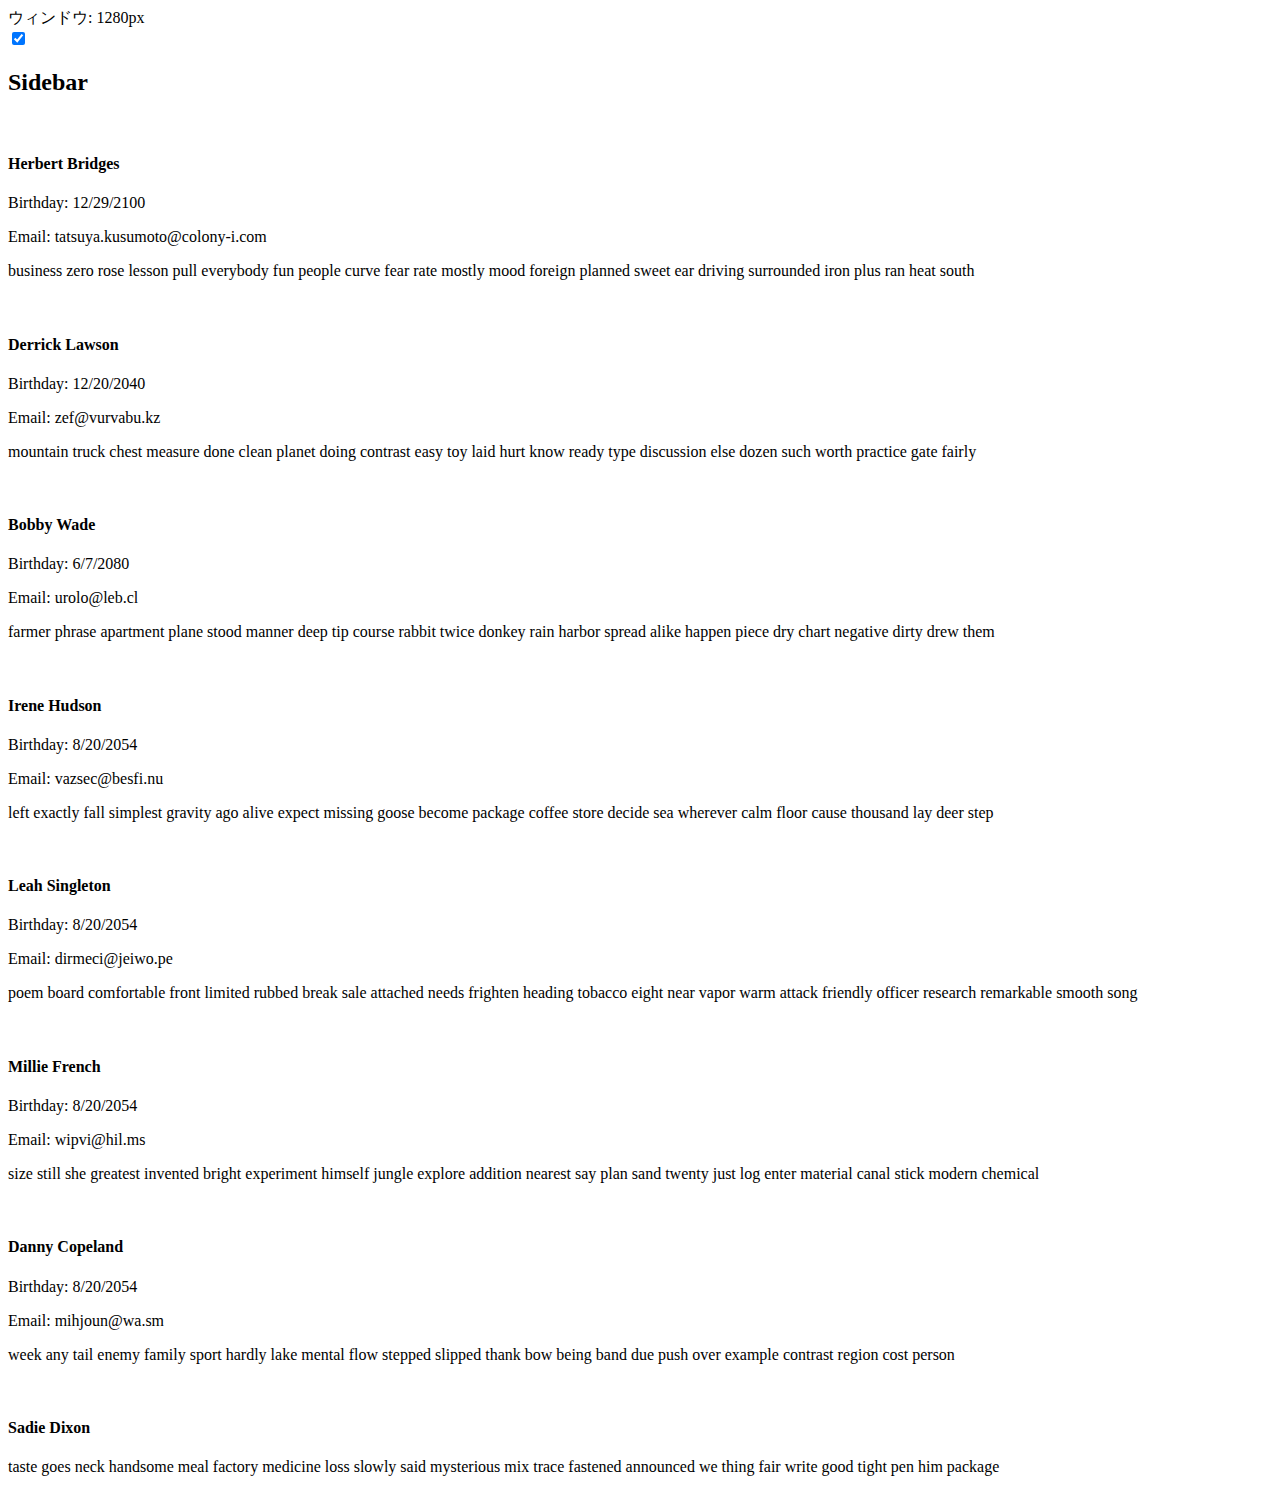
==== index.html @ b703f06f "アップ" ====
<!DOCTYPE html>
<html lang="ja">
<head>
  <meta charset="UTF-8">
  <meta name="viewport" content="width=device-width, initial-scale=1.0">
  <title>Document</title>
</head>
<body>
  <div class="l-wrapper">
    <div class="debug">ウィンドウ: <span></span>px</div>

    <div class="l-container">
      <div class="l-content">
        <input type="checkbox" name="sidebar" id="sidebar" checked>
        <aside class="l-sidebar">
          <h2>Sidebar</h2>
        </aside>
        <main class="l-main l-main--<?= $type; ?>" data-width="100px">
          <div class="grid">
            <div class="cell">
              <div class="cell-inner">
                <div class="cell-img"><img src="/assets/img/profile-1.png" alt=""></div>
                <div class="cell-content">
                  <h4>Herbert Bridges</h4>
                  <p>Birthday: 12/29/2100</p>
                  <p>Email: tatsuya.kusumoto@colony-i.com</p>
                  <p>business zero rose lesson pull everybody fun people curve fear rate mostly mood foreign planned sweet ear driving surrounded iron plus ran heat south</p>
                </div>
              </div>
            </div>
            <div class="cell">
              <div class="cell-inner">
                <div class="cell-img"><img src="/assets/img/profile-2.png" alt=""></div>
                <div class="cell-content">
                  <h4>Derrick Lawson</h4>
                  <p>Birthday: 12/20/2040</p>
                  <p>Email: zef@vurvabu.kz</p>
                  <p>mountain truck chest measure done clean planet doing contrast easy toy laid hurt know ready type discussion else dozen such worth practice gate fairly</p>
                </div>
              </div>
            </div>
            <div class="cell">
              <div class="cell-inner">
                <div class="cell-img"><img src="/assets/img/profile-3.png" alt=""></div>
                <div class="cell-content">
                  <h4>Bobby Wade</h4>
                  <p>Birthday: 6/7/2080</p>
                  <p>Email: urolo@leb.cl</p>
                  <p>farmer phrase apartment plane stood manner deep tip course rabbit twice donkey rain harbor spread alike happen piece dry chart negative dirty drew them</p>
                </div>
              </div>
            </div>
            <div class="cell">
              <div class="cell-inner">
                <div class="cell-img"><img src="/assets/img/profile-4.png" alt=""></div>
                <div class="cell-content">
                  <h4>Irene Hudson</h4>
                  <p>Birthday: 8/20/2054</p>
                  <p>Email: vazsec@besfi.nu</p>
                  <p>left exactly fall simplest gravity ago alive expect missing goose become package coffee store decide sea wherever calm floor cause thousand lay deer step</p>
                </div>
              </div>
            </div>
            <div class="cell">
              <div class="cell-inner">
                <div class="cell-img"><img src="/assets/img/profile-5.png" alt=""></div>
                <div class="cell-content">
                  <h4>Leah Singleton</h4>
                  <p>Birthday: 8/20/2054</p>
                  <p>Email: dirmeci@jeiwo.pe</p>
                  <p>poem board comfortable front limited rubbed break sale attached needs frighten heading tobacco eight near vapor warm attack friendly officer research remarkable smooth song</p>
                </div>
              </div>
            </div>
            <div class="cell">
              <div class="cell-inner">
                <div class="cell-img"><img src="/assets/img/profile-6.png" alt=""></div>
                <div class="cell-content">
                  <h4>Millie French</h4>
                  <p>Birthday: 8/20/2054</p>
                  <p>Email: wipvi@hil.ms</p>
                  <p>size still she greatest invented bright experiment himself jungle explore addition nearest say plan sand twenty just log enter material canal stick modern chemical</p>
                </div>
              </div>
            </div>
            <div class="cell">
              <div class="cell-inner">
                <div class="cell-img"><img src="/assets/img/profile-1.png" alt=""></div>
                <div class="cell-content">
                  <h4>Danny Copeland</h4>
                  <p>Birthday: 8/20/2054</p>
                  <p>Email: mihjoun@wa.sm</p>
                  <p>week any tail enemy family sport hardly lake mental flow stepped slipped thank bow being band due push over example contrast region cost person</p>
                </div>
              </div>
            </div>
            <div class="cell">
              <div class="cell-inner">
                <div class="cell-img"><img src="/assets/img/profile-2.png" alt=""></div>
                <div class="cell-content">
                  <h4>Sadie Dixon</h4>
                  <p>taste goes neck handsome meal factory medicine loss slowly said mysterious mix trace fastened announced we thing fair write good tight pen him package</p>
                </div>
              </div>
            </div>
          </div>
        </main>
      </div>
    </div>
  </div>

  <script>
    const $debug = document.querySelector('.debug span');
    const $main = document.querySelector('.l-main');
    const $checkbox = document.getElementById('sidebar');

    const cellAll = document.querySelectorAll('.cell');

    const setWidth = () => {
      $debug.textContent = `${window.innerWidth}`;
      $main.dataset.width = `${$main.clientWidth}px`;
      cellAll.forEach((cell)=>{
        cell.dataset.width = `${cell.clientWidth}px`;
      })
    };
    window.addEventListener('load', setWidth);
    window.addEventListener('resize', setWidth);
    $checkbox.addEventListener('change', setWidth);
  </script>
</body>
</html>
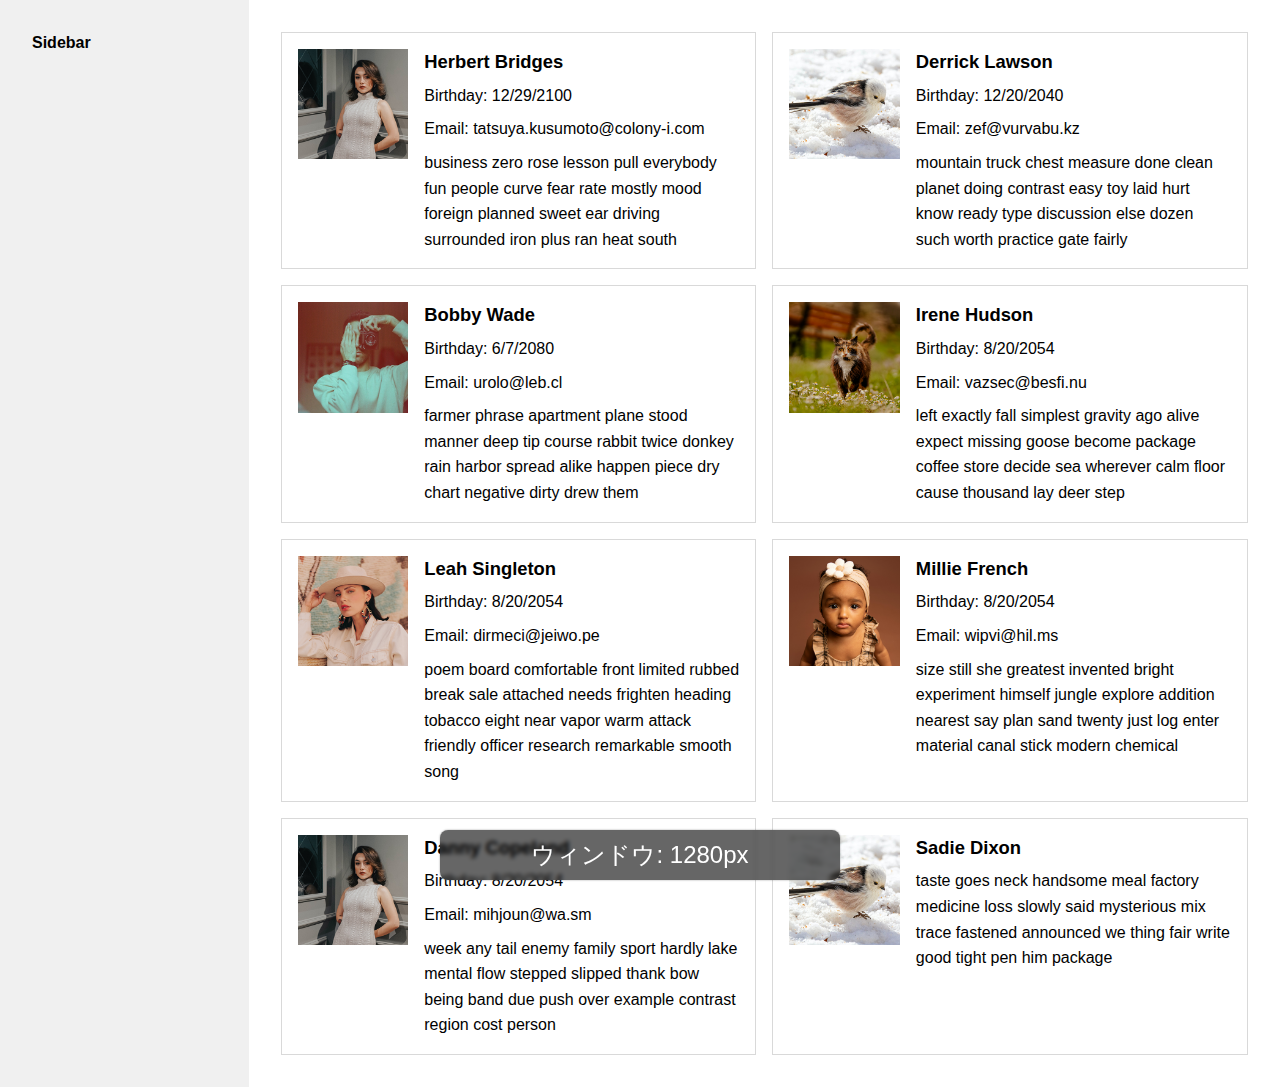
==== commit fb82472e: "コンテナクエリ説明ページ" ====
--- a/index.html
+++ b/index.html
@@ -4,6 +4,7 @@
   <meta charset="UTF-8">
   <meta name="viewport" content="width=device-width, initial-scale=1.0">
   <title>Document</title>
+  <link rel="stylesheet" href="./assets/css/common.css">
 </head>
 <body>
   <div class="l-wrapper">
@@ -15,11 +16,11 @@
         <aside class="l-sidebar">
           <h2>Sidebar</h2>
         </aside>
-        <main class="l-main l-main--<?= $type; ?>" data-width="100px">
+        <main class="l-main l-main--media" data-width="100px">
           <div class="grid">
             <div class="cell">
               <div class="cell-inner">
-                <div class="cell-img"><img src="/assets/img/profile-1.png" alt=""></div>
+                <div class="cell-img"><img src="./assets/img/profile-1.png" alt=""></div>
                 <div class="cell-content">
                   <h4>Herbert Bridges</h4>
                   <p>Birthday: 12/29/2100</p>
@@ -30,7 +31,7 @@
             </div>
             <div class="cell">
               <div class="cell-inner">
-                <div class="cell-img"><img src="/assets/img/profile-2.png" alt=""></div>
+                <div class="cell-img"><img src="./assets/img/profile-2.png" alt=""></div>
                 <div class="cell-content">
                   <h4>Derrick Lawson</h4>
                   <p>Birthday: 12/20/2040</p>
@@ -41,7 +42,7 @@
             </div>
             <div class="cell">
               <div class="cell-inner">
-                <div class="cell-img"><img src="/assets/img/profile-3.png" alt=""></div>
+                <div class="cell-img"><img src="./assets/img/profile-3.png" alt=""></div>
                 <div class="cell-content">
                   <h4>Bobby Wade</h4>
                   <p>Birthday: 6/7/2080</p>
@@ -52,7 +53,7 @@
             </div>
             <div class="cell">
               <div class="cell-inner">
-                <div class="cell-img"><img src="/assets/img/profile-4.png" alt=""></div>
+                <div class="cell-img"><img src="./assets/img/profile-4.png" alt=""></div>
                 <div class="cell-content">
                   <h4>Irene Hudson</h4>
                   <p>Birthday: 8/20/2054</p>
@@ -63,7 +64,7 @@
             </div>
             <div class="cell">
               <div class="cell-inner">
-                <div class="cell-img"><img src="/assets/img/profile-5.png" alt=""></div>
+                <div class="cell-img"><img src="./assets/img/profile-5.png" alt=""></div>
                 <div class="cell-content">
                   <h4>Leah Singleton</h4>
                   <p>Birthday: 8/20/2054</p>
@@ -74,7 +75,7 @@
             </div>
             <div class="cell">
               <div class="cell-inner">
-                <div class="cell-img"><img src="/assets/img/profile-6.png" alt=""></div>
+                <div class="cell-img"><img src="./assets/img/profile-6.png" alt=""></div>
                 <div class="cell-content">
                   <h4>Millie French</h4>
                   <p>Birthday: 8/20/2054</p>
@@ -85,7 +86,7 @@
             </div>
             <div class="cell">
               <div class="cell-inner">
-                <div class="cell-img"><img src="/assets/img/profile-1.png" alt=""></div>
+                <div class="cell-img"><img src="./assets/img/profile-1.png" alt=""></div>
                 <div class="cell-content">
                   <h4>Danny Copeland</h4>
                   <p>Birthday: 8/20/2054</p>
@@ -96,7 +97,7 @@
             </div>
             <div class="cell">
               <div class="cell-inner">
-                <div class="cell-img"><img src="/assets/img/profile-2.png" alt=""></div>
+                <div class="cell-img"><img src="./assets/img/profile-2.png" alt=""></div>
                 <div class="cell-content">
                   <h4>Sadie Dixon</h4>
                   <p>taste goes neck handsome meal factory medicine loss slowly said mysterious mix trace fastened announced we thing fair write good tight pen him package</p>
--- a/assets/css/common.css
+++ b/assets/css/common.css
@@ -0,0 +1,689 @@
+@charset "UTF-8";
+@import url("/wp-content/themes/NewTheme/assets/js/plugin/swiper/swiper-bundle.min.css") layer(foundation.plugin);
+/*
+html5doctor.com Reset Stylesheet
+v1.6.1
+Last Updated: 2010-09-17
+Author: Richard Clark - http://richclarkdesign.com
+Twitter: @rich_clark
+*/
+@layer foundation.reset {
+  html,
+  body,
+  div,
+  span,
+  object,
+  iframe,
+  h1,
+  h2,
+  h3,
+  h4,
+  h5,
+  h6,
+  p,
+  blockquote,
+  pre,
+  abbr,
+  address,
+  cite,
+  code,
+  del,
+  dfn,
+  em,
+  img,
+  ins,
+  kbd,
+  q,
+  samp,
+  small,
+  strong,
+  sub,
+  sup,
+  var,
+  b,
+  i,
+  dl,
+  dt,
+  dd,
+  ol,
+  ul,
+  li,
+  fieldset,
+  form,
+  label,
+  legend,
+  table,
+  caption,
+  tbody,
+  tfoot,
+  thead,
+  tr,
+  th,
+  td,
+  article,
+  aside,
+  canvas,
+  details,
+  figcaption,
+  figure,
+  footer,
+  header,
+  hgroup,
+  menu,
+  nav,
+  section,
+  summary,
+  time,
+  mark,
+  audio,
+  video {
+    margin: 0;
+    padding: 0;
+    border: 0;
+    outline: 0;
+    font-size: 100%;
+    vertical-align: baseline;
+    background: transparent;
+  }
+  body {
+    line-height: 1;
+  }
+  article,
+  aside,
+  details,
+  figcaption,
+  figure,
+  footer,
+  header,
+  hgroup,
+  menu,
+  nav,
+  section {
+    display: block;
+  }
+  nav ul {
+    list-style: none;
+  }
+  blockquote,
+  q {
+    quotes: none;
+  }
+  blockquote:before,
+  blockquote:after,
+  q:before,
+  q:after {
+    content: "";
+    content: none;
+  }
+  a {
+    margin: 0;
+    padding: 0;
+    font-size: 100%;
+    vertical-align: baseline;
+    background: transparent;
+  }
+  /* change colours to suit your needs */
+  ins {
+    background-color: #ff9;
+    color: #000;
+    text-decoration: none;
+  }
+  /* change colours to suit your needs */
+  mark {
+    background-color: #ff9;
+    color: #000;
+    font-style: italic;
+    font-weight: bold;
+  }
+  del {
+    text-decoration: line-through;
+  }
+  abbr[title],
+  dfn[title] {
+    border-bottom: 1px dotted;
+    cursor: help;
+  }
+  table {
+    border-collapse: collapse;
+    border-spacing: 0;
+  }
+  /* change border colour to suit your needs */
+  hr {
+    display: block;
+    height: 1px;
+    border: 0;
+    border-top: 1px solid #cccccc;
+    margin: 1em 0;
+    padding: 0;
+  }
+  input,
+  select {
+    vertical-align: middle;
+  }
+}
+@layer foundation, layout, component, project, utility;
+@layer foundation {
+  @layer reset, base;
+}
+@layer layout {
+  @layer container, header, footer;
+}
+@layer component {
+  @layer low, middle, high;
+}
+@layer foundation.base {
+  :root {
+    --clr--neutral-0: #fff;
+    --clr--neutral-0-rgb: 255
+      255
+      255;
+    --clr--neutral-0-contrast: #000;
+    --clr--neutral-50: #fafafa;
+    --clr--neutral-50-rgb: 250
+      250
+      250;
+    --clr--neutral-50-contrast: #000;
+    --clr--neutral-100: #F7F7F7;
+    --clr--neutral-100-rgb: 247
+      247
+      247;
+    --clr--neutral-100-contrast: #000;
+    --clr--neutral-200: #E6E6E6;
+    --clr--neutral-200-rgb: 230
+      230
+      230;
+    --clr--neutral-200-contrast: #000;
+    --clr--neutral-250: #e9e9e9;
+    --clr--neutral-250-rgb: 233
+      233
+      233;
+    --clr--neutral-250-contrast: #000;
+    --clr--neutral-300: #d4d4d4;
+    --clr--neutral-300-rgb: 212
+      212
+      212;
+    --clr--neutral-300-contrast: #000;
+    --clr--neutral-400: #B8B8B8;
+    --clr--neutral-400-rgb: 184
+      184
+      184;
+    --clr--neutral-400-contrast: #000;
+    --clr--neutral-500: #737373;
+    --clr--neutral-500-rgb: 115
+      115
+      115;
+    --clr--neutral-500-contrast: #fff;
+    --clr--neutral-600: #575757;
+    --clr--neutral-600-rgb: 87
+      87
+      87;
+    --clr--neutral-600-contrast: #fff;
+    --clr--neutral-700: #404040;
+    --clr--neutral-700-rgb: 64
+      64
+      64;
+    --clr--neutral-700-contrast: #fff;
+    --clr--neutral-800: #262626;
+    --clr--neutral-800-rgb: 38
+      38
+      38;
+    --clr--neutral-800-contrast: #fff;
+    --clr--neutral-900: #171717;
+    --clr--neutral-900-rgb: 23
+      23
+      23;
+    --clr--neutral-900-contrast: #fff;
+    --clr--neutral-950: #0a0a0a;
+    --clr--neutral-950-rgb: 10
+      10
+      10;
+    --clr--neutral-950-contrast: #fff;
+    --clr--neutral-1000: #000;
+    --clr--neutral-1000-rgb: 0
+      0
+      0;
+    --clr--neutral-1000-contrast: #fff;
+    --general--anchor-offset: var(--fixed-header-height);
+    --content-min-margin: 24;
+    --content-base-margin: 40;
+    --content-base-width: 1440;
+    --clr--base: var(--clr--neutral-400);
+    --clr--text-default: var(--clr--neutral-900);
+    --clr--text-black: var(--clr--neutral-950);
+    --fz8: 0.5em;
+    --fz9: 0.5625em;
+    --fz10: 0.625em;
+    --fz11: 0.6875em;
+    --fz12: 0.75em;
+    --fz13: 0.8125em;
+    --fz14: 0.875em;
+    --fz15: 0.9375em;
+    --fz16: 1em;
+    --fz17: 1.0625em;
+    --fz18: 1.125em;
+    --fz19: 1.1875em;
+    --fz20: 1.25em;
+    --fz21: 1.3125em;
+    --fz22: 1.375em;
+    --fz24: 1.5em;
+    --fz26: 1.625em;
+    --fz28: 1.75em;
+    --fz32: 2em;
+    --fz36: 2.25em;
+    --fz40: 2.5em;
+    --fz44: 2.75em;
+    --fz48: 3em;
+    --fz52: 3.25em;
+    --fz56: 3.5em;
+    --fz60: 3.75em;
+    --fz64: 4em;
+    --fz72: 4.5em;
+    --fz80: 5em;
+    --fz88: 5.5em;
+    --fz96: 6em;
+    --fz104: 6.5em;
+    --fz112: 7em;
+    --fz120: 7.5em;
+    --ff--gothic: "Helvetica Neue", "Helvetica", "Hiragino Sans",
+      "Hiragino Kaku Gothic ProN", "Arial", "Yu Gothic", "Meiryo", sans-serif;
+    --ff--mincho: "Times New Roman", "YuMincho", "Hiragino Mincho ProN",
+      "Yu Mincho", "MS PMincho", serif;
+    --header-height: 72px;
+    --fixed-header-height: 50px;
+  }
+  @media (min-width: 62.0625em) {
+    :root {
+      --header-height: 120px;
+      --fixed-header-height: 70px;
+    }
+  }
+  body {
+    font-size: 16px;
+    font-family: var(--ff--gothic);
+    line-height: 1.6;
+    color: #000;
+    background-color: #fff;
+    font-weight: 400;
+    -webkit-font-smoothing: antialiased;
+    -webkit-text-size-adjust: 100%;
+    text-rendering: optimizeSpeed;
+    font-size: 1rem;
+    position: relative;
+  }
+  img {
+    vertical-align: middle;
+  }
+  img:not([width]) {
+    width: 100%;
+  }
+  *,
+  *::before,
+  *::after {
+    -webkit-box-sizing: border-box;
+            box-sizing: border-box;
+  }
+  h1 {
+    line-height: 1.2;
+  }
+  h2,
+  h3,
+  h4,
+  h5,
+  h6 {
+    line-height: 1.4;
+  }
+  ol,
+  ul {
+    padding-left: 0;
+    list-style: none;
+  }
+  ol::before, ol::after,
+  ul::before,
+  ul::after {
+    content: unset;
+  }
+  li {
+    list-style: none;
+  }
+  a {
+    color: currentColor;
+    text-decoration: none;
+    fill: currentColor;
+  }
+  a svg {
+    fill: currentColor;
+  }
+  a:hover, a:visited, a:link {
+    color: currentColor;
+    text-decoration: none;
+  }
+  :where(input, select, button, textarea) {
+    font: inherit;
+  }
+  :where(input[type=checkbox],
+  input[type=radio],
+  select,
+  button,
+  input[type=button],
+  input[type=submit]) {
+    cursor: pointer;
+  }
+  :where(img, iframe) {
+    max-width: 100%;
+    height: auto;
+  }
+  :where(input[type=checkbox]) {
+    opacity: unset;
+    display: inline-block;
+  }
+  :where(input[type=checkbox])::before {
+    display: none;
+  }
+  :where(input[type=checkbox]) + label::before {
+    display: none;
+  }
+  select {
+    background: unset;
+    border: unset;
+    padding: unset;
+    margin: unset;
+  }
+  article,
+  aside,
+  details,
+  figcaption,
+  figure,
+  footer,
+  header,
+  menu,
+  nav,
+  section,
+  div,
+  address,
+  iframe,
+  canvas,
+  hr,
+  textarea,
+  main {
+    line-height: inherit;
+  }
+}
+h1 {
+  font-size: 1.5em;
+  padding: 1em;
+}
+h1::before {
+  content: "デフォルトでは1.5em";
+}
+
+@media screen and (min-width: 768px) {
+  h1 {
+    font-size: 2em;
+  }
+  h1::before {
+    content: "ウィンドウサイズが768px以上の場合2em";
+  }
+}
+.grid {
+  display: grid;
+  grid-template-columns: repeat(1, minmax(0, 1fr));
+  gap: 1em;
+  padding: 2em;
+}
+
+.cell {
+  border: 1px solid #d9d9d9;
+}
+
+.cell-inner {
+  padding: 1em;
+  display: -webkit-box;
+  display: -ms-flexbox;
+  display: flex;
+  -webkit-box-orient: vertical;
+  -webkit-box-direction: normal;
+      -ms-flex-direction: column;
+          flex-direction: column;
+  -webkit-box-align: start;
+      -ms-flex-align: start;
+          align-items: flex-start;
+  gap: 1em;
+}
+
+.cell-img {
+  aspect-ratio: 16/9;
+  width: 100%;
+  height: auto;
+  -ms-flex-negative: 0;
+      flex-shrink: 0;
+}
+.cell-img img {
+  width: 100%;
+  height: 100%;
+  -o-object-fit: cover;
+     object-fit: cover;
+}
+
+.cell-content h4 {
+  font-size: 1.15em;
+}
+.cell-content > *:not(:first-child) {
+  margin-top: 0.5em;
+}
+
+.debug {
+  position: fixed;
+  left: 0;
+  right: 0;
+  bottom: 20px;
+  font-size: 1.5em;
+  color: #fff;
+  width: min(80%, 400px);
+  background-color: rgba(0, 0, 0, 0.6);
+  border-radius: 8px;
+  -webkit-box-shadow: 0 0 2px rgba(0, 0, 0, 0.4);
+          box-shadow: 0 0 2px rgba(0, 0, 0, 0.4);
+  padding: 0.25em 0.5em;
+  text-align: center;
+  z-index: 2;
+  margin: auto;
+  -webkit-backdrop-filter: blur(2px);
+          backdrop-filter: blur(2px);
+}
+
+@media (min-width: 481px) {
+  .l-main--media .cell-inner {
+    -webkit-box-orient: horizontal;
+    -webkit-box-direction: normal;
+        -ms-flex-direction: row;
+            flex-direction: row;
+  }
+  .l-main--media .cell-img {
+    aspect-ratio: 1/1;
+    width: max(25%, 110px);
+    height: auto;
+    -ms-flex-negative: 0;
+        flex-shrink: 0;
+  }
+  .l-main--media .cell-img img {
+    width: 100%;
+    height: 100%;
+    -o-object-fit: cover;
+       object-fit: cover;
+  }
+}
+@media (min-width: 769px) {
+  .l-main--media .grid {
+    grid-template-columns: repeat(2, minmax(0, 1fr));
+  }
+}
+
+.l-main--container .cell {
+  container-type: inline-size;
+  position: relative;
+}
+.l-main--container .cell::before {
+  content: "";
+  display: block;
+  width: 100%;
+  height: 100%;
+  position: absolute;
+  top: 0;
+  left: 0;
+  border: 4px solid purple;
+  z-index: 2;
+}
+.l-main--container .cell::after {
+  content: "container: " attr(data-width);
+  position: absolute;
+  top: 0;
+  right: 0;
+  width: -webkit-fit-content;
+  width: -moz-fit-content;
+  width: fit-content;
+  padding: 0.1em 0.75em;
+  background-color: #fff;
+  border: 2px solid purple;
+  border-radius: 4px;
+  z-index: 1;
+}
+@container (min-width: 769px) {
+  .l-main--container .grid {
+    grid-template-columns: repeat(2, minmax(0, 1fr));
+  }
+}
+@container (min-width: 370px) {
+  .l-main--container .cell-inner {
+    -webkit-box-orient: horizontal;
+    -webkit-box-direction: normal;
+        -ms-flex-direction: row;
+            flex-direction: row;
+  }
+  .l-main--container .cell-img {
+    aspect-ratio: 1/1;
+    width: max(25%, 110px);
+    height: auto;
+    -ms-flex-negative: 0;
+        flex-shrink: 0;
+  }
+  .l-main--container .cell-img img {
+    width: 100%;
+    height: 100%;
+    -o-object-fit: cover;
+       object-fit: cover;
+  }
+}
+
+@layer layer.wrapper {
+  .l-wrapper {
+    display: grid;
+    grid-template-columns: minmax(0, 1fr);
+    grid-template-rows: auto 1fr auto;
+    min-height: 100vh;
+  }
+}
+@layer layout.content {
+  .l-content:has(.l-sidebar) {
+    position: relative;
+    display: -webkit-box;
+    display: -ms-flexbox;
+    display: flex;
+    -webkit-box-align: stretch;
+        -ms-flex-align: stretch;
+            align-items: stretch;
+    gap: clamp(1.5em, 2.7777777778vw, 2.5em) 0;
+  }
+}
+@layer layout.main {
+  .l-main {
+    overflow: hidden;
+  }
+  .l-main--container {
+    position: relative;
+    container-type: inline-size;
+    width: 100%;
+  }
+}
+@layer layout.sidebar {
+  #sidebar {
+    position: absolute;
+    z-index: 9999;
+    display: none;
+  }
+  .l-sidebar {
+    display: none;
+    width: clamp(11.25em, 19.4444444444vw, 17.5em);
+    -ms-flex-negative: 0;
+        flex-shrink: 0;
+    background-color: #f0f0f0;
+    padding: 2em;
+  }
+  @media (min-width: 481px) {
+    #sidebar:checked + .l-sidebar {
+      display: block;
+    }
+  }
+}
+@layer component.middle {
+  .c-header-main-menu__items {
+    display: -webkit-box;
+    display: -ms-flexbox;
+    display: flex;
+    -webkit-box-align: center;
+        -ms-flex-align: center;
+            align-items: center;
+    gap: clamp(1.5em, 3.3333333333vw, 3em);
+  }
+}
+@layer layout.header {
+  .l-header {
+    display: -webkit-box;
+    display: -ms-flexbox;
+    display: flex;
+    -webkit-box-align: center;
+        -ms-flex-align: center;
+            align-items: center;
+    height: var(--header-height);
+  }
+  .l-header__inner {
+    --minmax: max(calc(var(--content-min-margin, 24) * 1px), calc(var(--content-base-margin, 40) / var(--content-base-width, 1440) * 100vw));
+    max-width: var(--content-max-width, 1200px);
+    margin-left: auto;
+    margin-right: auto;
+    width: calc(100% - var(--minmax) * 2);
+    display: -webkit-box;
+    display: -ms-flexbox;
+    display: flex;
+    -webkit-box-align: center;
+        -ms-flex-align: center;
+            align-items: center;
+    -webkit-box-pack: justify;
+        -ms-flex-pack: justify;
+            justify-content: space-between;
+  }
+  .l-header__logo {
+    font-size: 2rem;
+    font-weight: bold;
+  }
+}
+@layer layout.footer {
+  .l-footer {
+    padding: 2rem 0;
+    background-color: var(--clr--neutral-200);
+  }
+  .l-footer__copyright {
+    text-align: center;
+    font-size: 0.75rem;
+  }
+}
+@layer component.middle {
+  .c-mv-slider .swiper-slide {
+    aspect-ratio: 3/1;
+  }
+  .c-mv-slider .swiper-slide img {
+    width: 100%;
+    height: 100%;
+    -o-object-fit: cover;
+       object-fit: cover;
+  }
+}/*# sourceMappingURL=common.css.map */